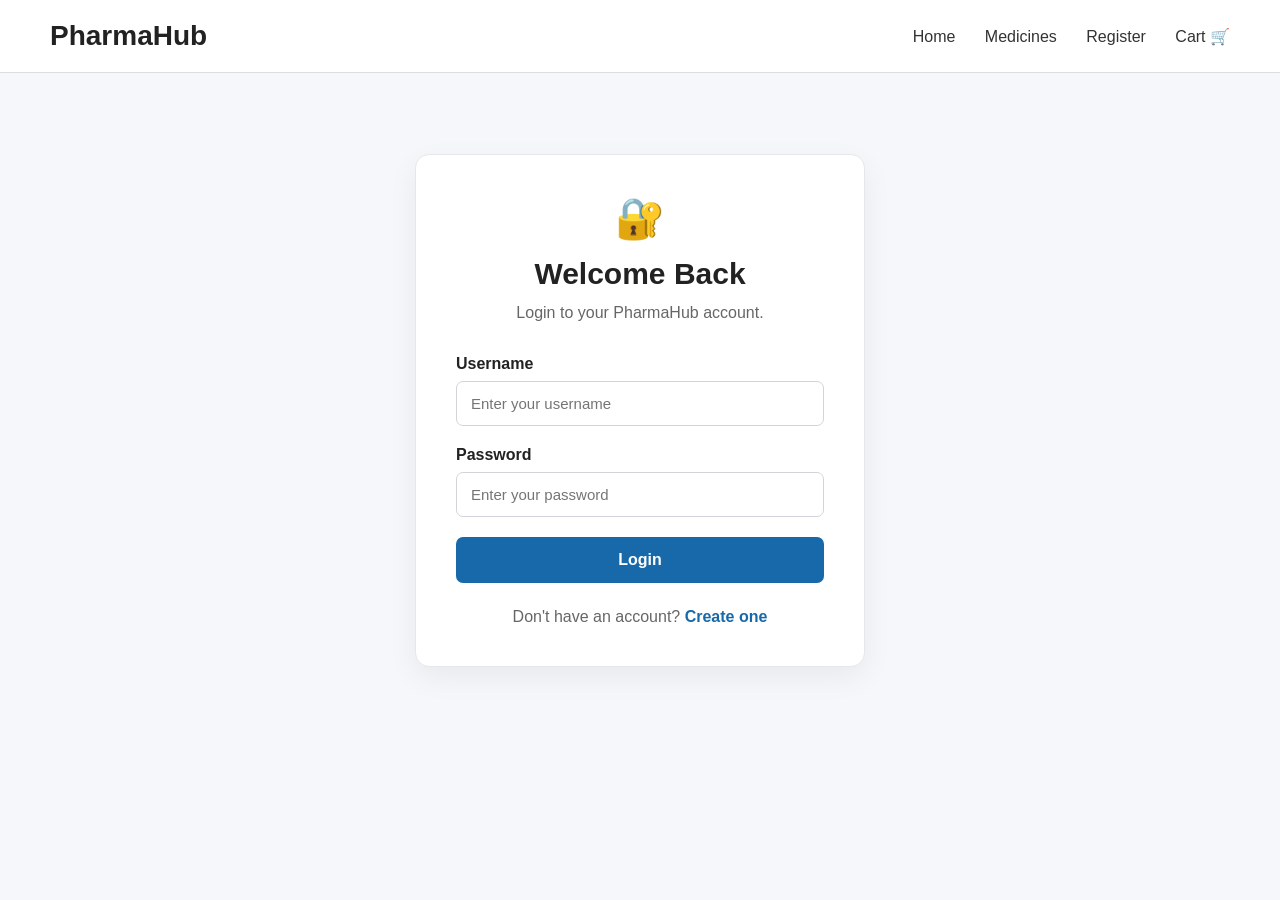
==== frontend/admin.html @ 80cdf6e4 "Build pharmacy API with JWT admin authentication and frontend" ====
<!DOCTYPE html>
<html lang="en">
<head>
    <meta charset="UTF-8">
    <meta name="viewport" content="width=device-width, initial-scale=1.0">
    <title>Admin Dashboard - PharmaHub</title>
    <link rel="stylesheet" href="css/style.css">
</head>

<body>

    <header>
        <nav>
            <h1>PharmaHub</h1>

            <div>
                <a href="index.html">Home</a>
                <a href="medicines.html">Medicines</a>
                <a href="login.html">Login</a>
                <a href="cart.html">Cart 🛒</a>
            </div>
        </nav>
    </header>

    <main class="admin-page">

        <section class="admin-header">
            <h2>Admin Dashboard</h2>
            <p>Manage medicines, orders, and prescriptions.</p>
        </section>

        <nav class="admin-tabs">
            <button class="admin-tab-button active" data-tab="medicines-tab">Medicines</button>
            <button class="admin-tab-button" data-tab="orders-tab">Orders</button>
            <button class="admin-tab-button" data-tab="prescriptions-tab">Prescriptions</button>
            <button class="admin-tab-button" data-tab="admins-tab">Admins</button>
        </nav>

        <!-- Medicines -->
        <section id="medicines-tab" class="admin-tab-panel">

            <div class="admin-panel-header">
                <h3>Medicines</h3>
                <button id="show-add-medicine">+ Add Medicine</button>
            </div>

            <form id="add-medicine-form" class="admin-form hidden">
                <div class="admin-form-grid">
                    <input type="text" id="med-name" placeholder="Name" required>
                    <input type="number" id="med-price" placeholder="Price" step="0.01" min="0.01" required>
                    <input type="text" id="med-category" placeholder="Category" required>
                    <input type="number" id="med-stock" placeholder="Stock" min="0" required>
                    <input type="text" id="med-description" placeholder="Description" required>
                    <label class="admin-checkbox">
                        <input type="checkbox" id="med-prescription">
                        Prescription required
                    </label>
                </div>
                <button type="submit">Save Medicine</button>
            </form>

            <table class="admin-table">
                <thead>
                    <tr>
                        <th>Name</th>
                        <th>Category</th>
                        <th>Price</th>
                        <th>Stock</th>
                        <th>Rx?</th>
                        <th></th>
                    </tr>
                </thead>
                <tbody id="medicines-table-body"></tbody>
            </table>
        </section>

        <!-- Orders -->
        <section id="orders-tab" class="admin-tab-panel hidden">
            <h3>Orders</h3>

            <table class="admin-table">
                <thead>
                    <tr>
                        <th>ID</th>
                        <th>Customer</th>
                        <th>Total</th>
                        <th>Status</th>
                        <th>Payment</th>
                        <th></th>
                    </tr>
                </thead>
                <tbody id="orders-table-body"></tbody>
            </table>
        </section>

        <!-- Prescriptions -->
        <section id="prescriptions-tab" class="admin-tab-panel hidden">
            <h3>Prescriptions</h3>

            <table class="admin-table">
                <thead>
                    <tr>
                        <th>ID</th>
                        <th>Customer</th>
                        <th>Medicine ID</th>
                        <th>Doctor</th>
                        <th>Expiry</th>
                        <th>Status</th>
                        <th></th>
                    </tr>
                </thead>
                <tbody id="prescriptions-table-body"></tbody>
            </table>
        </section>

        <!-- Admins -->
        <section id="admins-tab" class="admin-tab-panel hidden">
            <h3>Create Admin Account</h3>

            <form id="add-admin-form" class="admin-form">
                <div class="admin-form-grid">
                    <input type="text" id="admin-username" placeholder="Username" required>
                    <input type="password" id="admin-password" placeholder="Password (min 8 chars)" minlength="8" required>
                </div>
                <button type="submit">Create Admin</button>
            </form>

            <p id="admin-message" class="form-message"></p>
        </section>

    </main>

    <script src="js/nav.js"></script>
    <script src="js/admin.js"></script>

</body>
</html>
---- frontend/css/style.css ----
* {
    box-sizing: border-box;
    margin: 0;
    padding: 0;
}

body {
    font-family: Arial, sans-serif;
    background-color: #f5f7fa;
    color: #222;
}

header {
    background-color: white;
    padding: 20px 50px;
    border-bottom: 1px solid #ddd;
}

nav {
    display: flex;
    justify-content: space-between;
    align-items: center;
}

nav h1 {
    font-size: 28px;
}

nav a {
    text-decoration: none;
    color: #333;
    margin-left: 25px;
}

.hero {
    text-align: center;
    padding: 100px 20px;
}

.hero h2 {
    font-size: 48px;
    margin-bottom: 20px;
}

.hero p {
    font-size: 20px;
    margin-bottom: 30px;
}

.hero button {
    padding: 14px 25px;
    border: none;
    border-radius: 6px;
    background-color: #1769aa;
    color: white;
    font-size: 16px;
    cursor: pointer;
}

.features {
    display: flex;
    justify-content: center;
    gap: 30px;
    padding: 50px;
}

.feature {
    background-color: white;
    padding: 30px;
    width: 280px;
    border-radius: 8px;
    text-align: center;
}

.feature h3 {
    margin-bottom: 15px;
}

footer {
    text-align: center;
    padding: 30px;
    margin-top: 50px;
}

/* Medicines Page */

.medicines-page {
    max-width: 1200px;
    margin: 0 auto;
    padding: 60px 30px;
}

.medicines-header {
    text-align: center;
    margin-bottom: 45px;
}

.medicines-header h2 {
    font-size: 38px;
    margin-bottom: 10px;
}

.medicines-header p {
    color: #666;
    font-size: 17px;
}

.medicine-grid {
    display: grid;
    grid-template-columns: repeat(3, 1fr);
    gap: 25px;
}

.medicine-card {
    background: white;
    border: 1px solid #e5e7eb;
    border-radius: 12px;
    padding: 25px;
    transition: transform 0.2s, box-shadow 0.2s;
}

.medicine-card:hover {
    transform: translateY(-4px);
    box-shadow: 0 8px 25px rgba(0, 0, 0, 0.08);
}

.medicine-icon {
    width: 55px;
    height: 55px;
    background: #eaf4ff;
    border-radius: 12px;
    display: flex;
    align-items: center;
    justify-content: center;
    font-size: 28px;
    margin-bottom: 20px;
}

.medicine-category {
    font-size: 12px;
    color: #1769aa;
    font-weight: bold;
    text-transform: uppercase;
}

.medicine-card h3 {
    font-size: 22px;
    margin: 8px 0;
}

.medicine-description {
    color: #666;
    line-height: 1.5;
    min-height: 45px;
}

.medicine-stock {
    color: #555;
    font-size: 14px;
    margin: 15px 0;
}

.medicine-bottom {
    display: flex;
    justify-content: space-between;
    align-items: center;
    margin-top: 20px;
}

.medicine-bottom strong {
    font-size: 21px;
}

.medicine-bottom button {
    background: #1769aa;
    color: white;
    border: none;
    padding: 10px 16px;
    border-radius: 7px;
    cursor: pointer;
    font-size: 14px;
}

.medicine-bottom button:hover {
    background: #12578e;
}

@media (max-width: 900px) {
    .medicine-grid {
        grid-template-columns: repeat(2, 1fr);
    }
}

@media (max-width: 600px) {
    .medicine-grid {
        grid-template-columns: 1fr;
    }

    .medicines-page {
        padding: 40px 20px;
    }
}

/* Authentication */

.auth-page {
    min-height: 75vh;
    display: flex;
    justify-content: center;
    align-items: center;
    padding: 60px 20px;
}

.auth-card {
    width: 100%;
    max-width: 450px;
    background: white;
    padding: 40px;
    border-radius: 14px;
    border: 1px solid #e5e7eb;
    box-shadow: 0 10px 30px rgba(0, 0, 0, 0.06);
}

.auth-header {
    text-align: center;
    margin-bottom: 30px;
}

.auth-icon {
    font-size: 40px;
    margin-bottom: 15px;
}

.auth-header h2 {
    font-size: 30px;
    margin-bottom: 10px;
}

.auth-header p {
    color: #666;
    line-height: 1.5;
}

.form-group {
    margin-bottom: 20px;
}

.form-group label {
    display: block;
    font-weight: 600;
    margin-bottom: 8px;
}

.form-group input {
    width: 100%;
    padding: 13px 14px;
    border: 1px solid #d1d5db;
    border-radius: 7px;
    font-size: 15px;
    outline: none;
}

.form-group input:focus {
    border-color: #1769aa;
}

.auth-button {
    width: 100%;
    padding: 14px;
    border: none;
    border-radius: 7px;
    background-color: #1769aa;
    color: white;
    font-size: 16px;
    font-weight: 600;
    cursor: pointer;
}

.auth-button:hover {
    background-color: #12578e;
}

.form-message {
    text-align: center;
    margin-top: 20px;
}

.auth-footer {
    text-align: center;
    margin-top: 25px;
    color: #666;
}

.auth-footer a {
    color: #1769aa;
    text-decoration: none;
    font-weight: 600;
}

.hero-buttons {
    display: flex;
    justify-content: center;
    gap: 15px;
}

.secondary-button {
    background-color: white !important;
    color: #1769aa !important;
    border: 1px solid #1769aa !important;
}

.secondary-button:hover {
    background-color: #f0f7ff !important;
}
/* Admin Dashboard */

.hidden {
    display: none !important;
}

.admin-page {
    max-width: 1100px;
    margin: 0 auto;
    padding: 50px 30px 80px;
}

.admin-header {
    margin-bottom: 25px;
}

.admin-header h2 {
    font-size: 32px;
    margin-bottom: 8px;
}

.admin-header p {
    color: #666;
}

.admin-tabs {
    display: flex;
    gap: 10px;
    border-bottom: 1px solid #e5e7eb;
    margin-bottom: 25px;
}

.admin-tab-button {
    background: none;
    border: none;
    padding: 12px 16px;
    font-size: 15px;
    font-weight: 600;
    color: #666;
    cursor: pointer;
    border-bottom: 2px solid transparent;
}

.admin-tab-button.active {
    color: #1769aa;
    border-bottom-color: #1769aa;
}

.admin-panel-header {
    display: flex;
    justify-content: space-between;
    align-items: center;
    margin-bottom: 18px;
}

.admin-panel-header h3 {
    font-size: 22px;
}

.admin-panel-header button,
.admin-form button,
#logout-link {
    background-color: #1769aa;
    color: white;
    border: none;
    padding: 10px 16px;
    border-radius: 7px;
    cursor: pointer;
    font-size: 14px;
}

#logout-link {
    text-decoration: none;
    display: inline-block;
}

.admin-form {
    background: white;
    border: 1px solid #e5e7eb;
    border-radius: 10px;
    padding: 20px;
    margin-bottom: 20px;
}

.admin-form-grid {
    display: grid;
    grid-template-columns: repeat(auto-fit, minmax(160px, 1fr));
    gap: 12px;
    margin-bottom: 14px;
}

.admin-form input {
    padding: 10px 12px;
    border: 1px solid #d1d5db;
    border-radius: 6px;
    font-size: 14px;
}

.admin-checkbox {
    display: flex;
    align-items: center;
    gap: 8px;
    font-size: 14px;
}

.admin-table {
    width: 100%;
    border-collapse: collapse;
    background: white;
    border-radius: 10px;
    overflow: hidden;
}

.admin-table th,
.admin-table td {
    text-align: left;
    padding: 12px 14px;
    border-bottom: 1px solid #e5e7eb;
    font-size: 14px;
}

.admin-table th {
    background-color: #f0f7ff;
    color: #1769aa;
    text-transform: uppercase;
    font-size: 12px;
}

.admin-table button,
.admin-table select {
    padding: 6px 10px;
    border-radius: 6px;
    border: 1px solid #d1d5db;
    font-size: 13px;
    cursor: pointer;
}

.admin-table .delete-medicine,
.admin-table .reject-prescription {
    background-color: #fdecea;
    border-color: #f5c2c0;
    color: #b3261e;
}

.admin-table .approve-prescription {
    background-color: #e6f4ea;
    border-color: #b7dfc1;
    color: #1e7d34;
    margin-right: 6px;
}

/* Cart */

#cart-items {
    max-width: 800px;
    margin: 0 auto 20px;
}

.cart-item {
    background: white;
    border: 1px solid #e5e7eb;
    border-radius: 10px;
    padding: 18px 22px;
    margin-bottom: 14px;
    display: flex;
    justify-content: space-between;
    align-items: center;
    flex-wrap: wrap;
    gap: 12px;
}

.cart-item-info h3 {
    font-size: 18px;
    margin-bottom: 4px;
}

.cart-item-info p {
    color: #666;
    font-size: 14px;
}

.cart-item-controls {
    display: flex;
    align-items: center;
    gap: 14px;
}

.cart-quantity-input {
    width: 60px;
    padding: 8px;
    border: 1px solid #d1d5db;
    border-radius: 6px;
    text-align: center;
}

.cart-remove {
    background: #fdecea;
    border: 1px solid #f5c2c0;
    color: #b3261e;
    padding: 8px 12px;
    border-radius: 6px;
    cursor: pointer;
    font-size: 13px;
}

.cart-empty {
    text-align: center;
    color: #666;
    padding: 40px 0;
}

#cart-total {
    max-width: 800px;
    margin: 0 auto 20px;
    text-align: right;
    font-size: 20px;
    font-weight: bold;
}

#checkout-button {
    display: block;
    max-width: 800px;
    width: 100%;
    margin: 0 auto;
    padding: 15px;
    border: none;
    border-radius: 8px;
    background-color: #1769aa;
    color: white;
    font-size: 16px;
    font-weight: 600;
    cursor: pointer;
}

#checkout-button:disabled {
    background-color: #a9c6db;
    cursor: not-allowed;
}

main > section {
    max-width: 900px;
    margin: 0 auto;
    padding: 50px 20px;
}

/* Orders */

.orders-page {
    max-width: 800px;
    margin: 0 auto;
    padding: 50px 30px 80px;
}

.orders-list {
    display: flex;
    flex-direction: column;
    gap: 18px;
}

.order-card {
    background: white;
    border: 1px solid #e5e7eb;
    border-radius: 12px;
    padding: 22px;
}

.order-card-header {
    display: flex;
    justify-content: space-between;
    align-items: flex-start;
    margin-bottom: 12px;
}

.order-card-header h3 {
    font-size: 18px;
}

.order-status {
    color: #666;
    font-size: 13px;
}

.payment-badge {
    padding: 5px 12px;
    border-radius: 20px;
    font-size: 12px;
    font-weight: 600;
    text-transform: uppercase;
}

.badge-pending {
    background: #fff4e0;
    color: #a15c00;
}

.badge-paid {
    background: #e6f4ea;
    color: #1e7d34;
}

.badge-failed {
    background: #fdecea;
    color: #b3261e;
}

.badge-refunded {
    background: #eaf0fb;
    color: #1769aa;
}

.order-items-list {
    list-style: none;
    color: #444;
    font-size: 14px;
    margin-bottom: 16px;
}

.order-items-list li {
    padding: 4px 0;
}

.order-card-footer {
    display: flex;
    justify-content: space-between;
    align-items: center;
    padding-top: 14px;
    border-top: 1px solid #eee;
}

.order-card-footer .pay-now {
    background-color: #1769aa;
    color: white;
    border: none;
    padding: 10px 18px;
    border-radius: 7px;
    cursor: pointer;
    font-size: 14px;
}

/* Payment status page */

.payment-status-card {
    text-align: center;
}

.payment-status-card .auth-icon {
    font-size: 50px;
}

a.auth-button {
    display: inline-block;
    text-decoration: none;
    text-align: center;
    box-sizing: border-box;
}

.medicine-bottom button:disabled {
    background-color: #aaa;
    cursor: not-allowed;
}
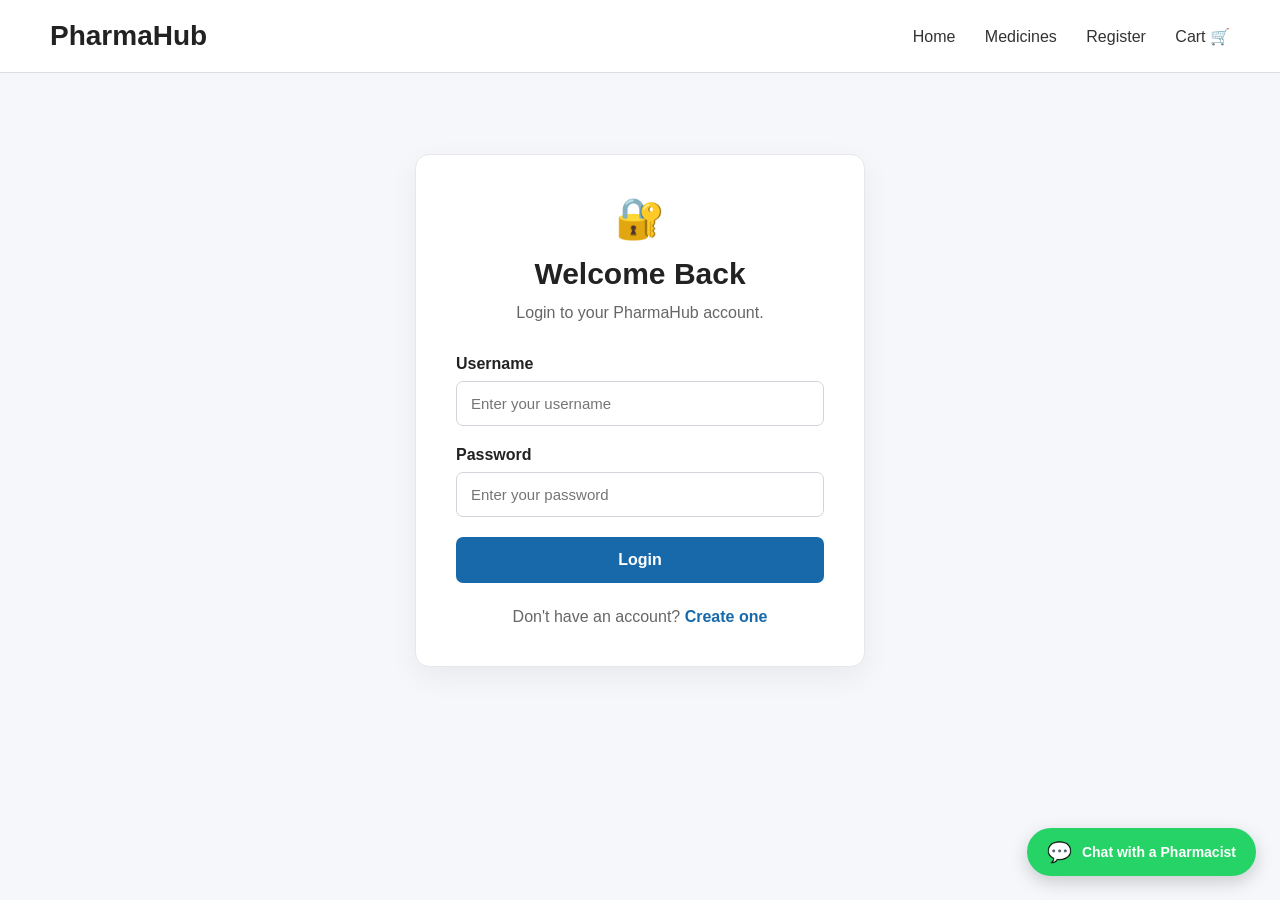
==== commit 0b53c9d6: "Build pharmacy API with JWT admin authentication and frontend" ====
--- a/frontend/admin.html
+++ b/frontend/admin.html
@@ -26,13 +26,13 @@
 
         <section class="admin-header">
             <h2>Admin Dashboard</h2>
-            <p>Manage medicines, orders, and prescriptions.</p>
+            <p>Manage medicines, orders, and analytics.</p>
         </section>
 
         <nav class="admin-tabs">
             <button class="admin-tab-button active" data-tab="medicines-tab">Medicines</button>
             <button class="admin-tab-button" data-tab="orders-tab">Orders</button>
-            <button class="admin-tab-button" data-tab="prescriptions-tab">Prescriptions</button>
+            <button class="admin-tab-button" data-tab="analytics-tab">Analytics</button>
             <button class="admin-tab-button" data-tab="admins-tab">Admins</button>
         </nav>
 
@@ -51,10 +51,7 @@
                     <input type="text" id="med-category" placeholder="Category" required>
                     <input type="number" id="med-stock" placeholder="Stock" min="0" required>
                     <input type="text" id="med-description" placeholder="Description" required>
-                    <label class="admin-checkbox">
-                        <input type="checkbox" id="med-prescription">
-                        Prescription required
-                    </label>
+                    <input type="url" id="med-image-url" placeholder="Image URL (optional)">
                 </div>
                 <button type="submit">Save Medicine</button>
             </form>
@@ -62,11 +59,11 @@
             <table class="admin-table">
                 <thead>
                     <tr>
+                        <th>Photo</th>
                         <th>Name</th>
                         <th>Category</th>
                         <th>Price</th>
                         <th>Stock</th>
-                        <th>Rx?</th>
                         <th></th>
                     </tr>
                 </thead>
@@ -83,6 +80,7 @@
                     <tr>
                         <th>ID</th>
                         <th>Customer</th>
+                        <th>Delivery Address</th>
                         <th>Total</th>
                         <th>Status</th>
                         <th>Payment</th>
@@ -93,24 +91,55 @@
             </table>
         </section>
 
-        <!-- Prescriptions -->
-        <section id="prescriptions-tab" class="admin-tab-panel hidden">
-            <h3>Prescriptions</h3>
+        <!-- Analytics -->
+        <section id="analytics-tab" class="admin-tab-panel hidden">
+            <h3>Analytics</h3>
 
-            <table class="admin-table">
-                <thead>
-                    <tr>
-                        <th>ID</th>
-                        <th>Customer</th>
-                        <th>Medicine ID</th>
-                        <th>Doctor</th>
-                        <th>Expiry</th>
-                        <th>Status</th>
-                        <th></th>
-                    </tr>
-                </thead>
-                <tbody id="prescriptions-table-body"></tbody>
-            </table>
+            <div class="analytics-cards">
+                <div class="analytics-card">
+                    <h4>Today</h4>
+                    <div class="analytics-revenue" id="analytics-today-revenue">₦0</div>
+                    <div class="analytics-orders" id="analytics-today-orders">0 paid orders</div>
+                </div>
+                <div class="analytics-card">
+                    <h4>This Week</h4>
+                    <div class="analytics-revenue" id="analytics-week-revenue">₦0</div>
+                    <div class="analytics-orders" id="analytics-week-orders">0 paid orders</div>
+                </div>
+                <div class="analytics-card">
+                    <h4>This Month</h4>
+                    <div class="analytics-revenue" id="analytics-month-revenue">₦0</div>
+                    <div class="analytics-orders" id="analytics-month-orders">0 paid orders</div>
+                </div>
+            </div>
+
+            <div class="analytics-section">
+                <h3>Low Inventory Alerts</h3>
+                <table class="admin-table">
+                    <thead>
+                        <tr>
+                            <th>Name</th>
+                            <th>Category</th>
+                            <th>Stock Remaining</th>
+                        </tr>
+                    </thead>
+                    <tbody id="low-stock-table-body"></tbody>
+                </table>
+            </div>
+
+            <div class="analytics-section">
+                <h3>Best Sellers</h3>
+                <table class="admin-table">
+                    <thead>
+                        <tr>
+                            <th>Name</th>
+                            <th>Units Sold</th>
+                            <th>Revenue</th>
+                        </tr>
+                    </thead>
+                    <tbody id="best-sellers-table-body"></tbody>
+                </table>
+            </div>
         </section>
 
         <!-- Admins -->
--- a/frontend/css/style.css
+++ b/frontend/css/style.css
@@ -134,6 +134,16 @@
     justify-content: center;
     font-size: 28px;
     margin-bottom: 20px;
+}
+
+.medicine-photo {
+    width: 100%;
+    height: 140px;
+    object-fit: cover;
+    border-radius: 10px;
+    margin-bottom: 16px;
+    background: #eaf4ff;
+    display: block;
 }
 
 .medicine-category {
@@ -449,18 +459,10 @@
     cursor: pointer;
 }
 
-.admin-table .delete-medicine,
-.admin-table .reject-prescription {
+.admin-table .delete-medicine {
     background-color: #fdecea;
     border-color: #f5c2c0;
     color: #b3261e;
-}
-
-.admin-table .approve-prescription {
-    background-color: #e6f4ea;
-    border-color: #b7dfc1;
-    color: #1e7d34;
-    margin-right: 6px;
 }
 
 /* Cart */
@@ -521,14 +523,6 @@
     text-align: center;
     color: #666;
     padding: 40px 0;
-}
-
-#cart-total {
-    max-width: 800px;
-    margin: 0 auto 20px;
-    text-align: right;
-    font-size: 20px;
-    font-weight: bold;
 }
 
 #checkout-button {
@@ -671,4 +665,171 @@
 .medicine-bottom button:disabled {
     background-color: #aaa;
     cursor: not-allowed;
-}+}
+/* WhatsApp "Chat with a Pharmacist" floating button */
+
+.whatsapp-float {
+    position: fixed;
+    bottom: 24px;
+    right: 24px;
+    background-color: #25d366;
+    color: white;
+    border-radius: 50px;
+    padding: 14px 20px;
+    display: flex;
+    align-items: center;
+    gap: 10px;
+    text-decoration: none;
+    font-weight: 600;
+    font-size: 14px;
+    box-shadow: 0 6px 18px rgba(0, 0, 0, 0.18);
+    z-index: 1000;
+    transition: transform 0.15s;
+}
+
+.whatsapp-float:hover {
+    transform: translateY(-2px);
+}
+
+.whatsapp-float .whatsapp-icon {
+    font-size: 20px;
+    line-height: 1;
+}
+
+@media (max-width: 600px) {
+    .whatsapp-float span.whatsapp-label {
+        display: none;
+    }
+
+    .whatsapp-float {
+        padding: 14px;
+    }
+}
+
+/* Cart cost breakdown */
+
+.cart-summary {
+    max-width: 800px;
+    margin: 0 auto 20px;
+    background: white;
+    border: 1px solid #e5e7eb;
+    border-radius: 10px;
+    padding: 18px 22px;
+}
+
+.cart-summary-row {
+    display: flex;
+    justify-content: space-between;
+    padding: 6px 0;
+    font-size: 15px;
+    color: #444;
+}
+
+.cart-summary-row.total {
+    border-top: 1px solid #eee;
+    margin-top: 8px;
+    padding-top: 12px;
+    font-size: 19px;
+    font-weight: bold;
+    color: #222;
+}
+
+.delivery-address-group {
+    max-width: 800px;
+    margin: 0 auto 20px;
+    background: white;
+    border: 1px solid #e5e7eb;
+    border-radius: 10px;
+    padding: 18px 22px;
+}
+
+.delivery-address-group label {
+    display: block;
+    font-weight: 600;
+    margin-bottom: 8px;
+}
+
+.delivery-address-group textarea {
+    width: 100%;
+    padding: 12px 14px;
+    border: 1px solid #d1d5db;
+    border-radius: 7px;
+    font-size: 15px;
+    font-family: inherit;
+    resize: vertical;
+    min-height: 70px;
+}
+
+.order-delivery-address {
+    color: #666;
+    font-size: 13px;
+    margin-bottom: 10px;
+}
+
+/* Admin: medicine thumbnail */
+
+.admin-table img.medicine-thumb {
+    width: 42px;
+    height: 42px;
+    object-fit: cover;
+    border-radius: 6px;
+    vertical-align: middle;
+}
+
+/* Admin: Analytics tab */
+
+.analytics-cards {
+    display: grid;
+    grid-template-columns: repeat(3, 1fr);
+    gap: 16px;
+    margin-bottom: 30px;
+}
+
+.analytics-card {
+    background: white;
+    border: 1px solid #e5e7eb;
+    border-radius: 10px;
+    padding: 20px;
+}
+
+.analytics-card h4 {
+    font-size: 13px;
+    text-transform: uppercase;
+    color: #1769aa;
+    margin-bottom: 10px;
+}
+
+.analytics-card .analytics-revenue {
+    font-size: 26px;
+    font-weight: bold;
+    margin-bottom: 4px;
+}
+
+.analytics-card .analytics-orders {
+    color: #666;
+    font-size: 13px;
+}
+
+.analytics-section {
+    margin-bottom: 30px;
+}
+
+.analytics-section h3 {
+    font-size: 20px;
+    margin-bottom: 14px;
+}
+
+.low-stock-badge {
+    background: #fdecea;
+    color: #b3261e;
+    padding: 3px 10px;
+    border-radius: 20px;
+    font-size: 12px;
+    font-weight: 600;
+}
+
+@media (max-width: 900px) {
+    .analytics-cards {
+        grid-template-columns: 1fr;
+    }
+}
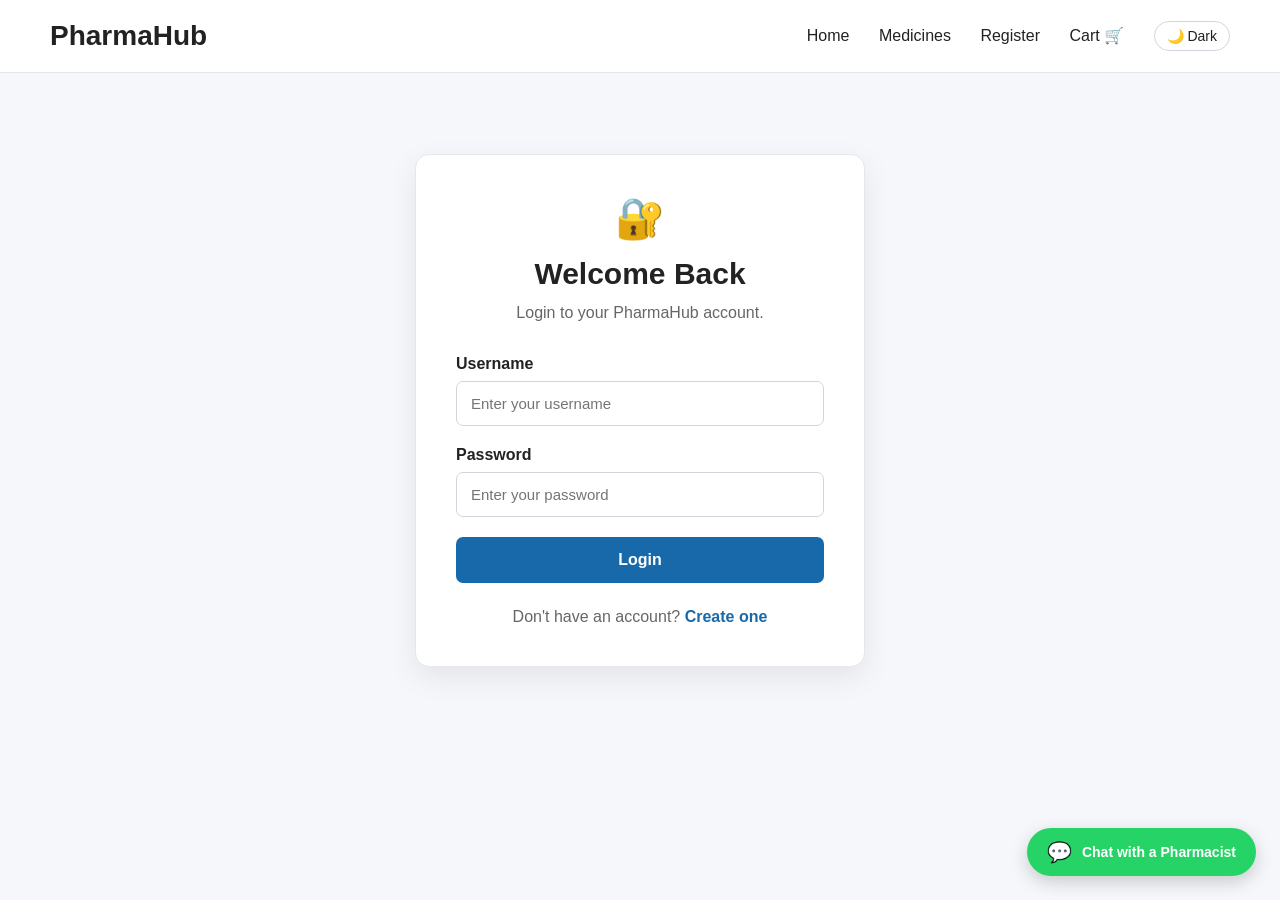
==== commit a620f42b: "Latest changes" ====
--- a/frontend/admin.html
+++ b/frontend/admin.html
@@ -4,6 +4,13 @@
     <meta charset="UTF-8">
     <meta name="viewport" content="width=device-width, initial-scale=1.0">
     <title>Admin Dashboard - PharmaHub</title>
+    <script>
+        (function () {
+            var saved = localStorage.getItem("theme");
+            var theme = saved || (window.matchMedia && window.matchMedia("(prefers-color-scheme: dark)").matches ? "dark" : "light");
+            document.documentElement.setAttribute("data-theme", theme);
+        })();
+    </script>
     <link rel="stylesheet" href="css/style.css">
 </head>
 
@@ -73,12 +80,22 @@
 
         <!-- Orders -->
         <section id="orders-tab" class="admin-tab-panel hidden">
-            <h3>Orders</h3>
+            <div class="admin-panel-header">
+                <h3>Orders</h3>
+                <div class="orders-toolbar">
+                    <label for="orders-sort">Sort by date</label>
+                    <select id="orders-sort">
+                        <option value="newest">Newest first</option>
+                        <option value="oldest">Oldest first</option>
+                    </select>
+                </div>
+            </div>
 
             <table class="admin-table">
                 <thead>
                     <tr>
                         <th>ID</th>
+                        <th>Date</th>
                         <th>Customer</th>
                         <th>Delivery Address</th>
                         <th>Total</th>
--- a/frontend/css/style.css
+++ b/frontend/css/style.css
@@ -1,3 +1,47 @@
+:root {
+    --bg: #f5f7fa;
+    --surface: #ffffff;
+    --text: #222222;
+    --text-muted: #666666;
+    --border: #e5e7eb;
+    --input-border: #d1d5db;
+    --brand: #1769aa;
+    --brand-hover: #12578e;
+    --accent-bg: #eaf4ff;
+    --disabled-bg: #a9c6db;
+    --danger-bg: #fdecea;
+    --danger-border: #f5c2c0;
+    --danger-text: #b3261e;
+    --warning-bg: #fff4e0;
+    --warning-text: #a15c00;
+    --success-bg: #e6f4ea;
+    --success-text: #1e7d34;
+    --info-bg: #eaf0fb;
+    --card-shadow: rgba(0, 0, 0, 0.08);
+}
+
+[data-theme="dark"] {
+    --bg: #12161c;
+    --surface: #1b212b;
+    --text: #e7e9ec;
+    --text-muted: #9aa4b2;
+    --border: #2b3340;
+    --input-border: #394253;
+    --brand: #4da3e0;
+    --brand-hover: #6db8ea;
+    --accent-bg: #1e2b3a;
+    --disabled-bg: #33465a;
+    --danger-bg: #3a2222;
+    --danger-border: #5c3535;
+    --danger-text: #f28b82;
+    --warning-bg: #3a3120;
+    --warning-text: #e0b256;
+    --success-bg: #1f3327;
+    --success-text: #7fd99b;
+    --info-bg: #202b3d;
+    --card-shadow: rgba(0, 0, 0, 0.35);
+}
+
 * {
     box-sizing: border-box;
     margin: 0;
@@ -6,14 +50,15 @@
 
 body {
     font-family: Arial, sans-serif;
-    background-color: #f5f7fa;
-    color: #222;
+    background-color: var(--bg);
+    color: var(--text);
+    transition: background-color 0.15s ease, color 0.15s ease;
 }
 
 header {
-    background-color: white;
+    background-color: var(--surface);
     padding: 20px 50px;
-    border-bottom: 1px solid #ddd;
+    border-bottom: 1px solid var(--border);
 }
 
 nav {
@@ -28,7 +73,7 @@
 
 nav a {
     text-decoration: none;
-    color: #333;
+    color: var(--text);
     margin-left: 25px;
 }
 
@@ -51,7 +96,7 @@
     padding: 14px 25px;
     border: none;
     border-radius: 6px;
-    background-color: #1769aa;
+    background-color: var(--brand);
     color: white;
     font-size: 16px;
     cursor: pointer;
@@ -65,7 +110,7 @@
 }
 
 .feature {
-    background-color: white;
+    background-color: var(--surface);
     padding: 30px;
     width: 280px;
     border-radius: 8px;
@@ -101,7 +146,7 @@
 }
 
 .medicines-header p {
-    color: #666;
+    color: var(--text-muted);
     font-size: 17px;
 }
 
@@ -112,8 +157,8 @@
 }
 
 .medicine-card {
-    background: white;
-    border: 1px solid #e5e7eb;
+    background: var(--surface);
+    border: 1px solid var(--border);
     border-radius: 12px;
     padding: 25px;
     transition: transform 0.2s, box-shadow 0.2s;
@@ -121,13 +166,13 @@
 
 .medicine-card:hover {
     transform: translateY(-4px);
-    box-shadow: 0 8px 25px rgba(0, 0, 0, 0.08);
+    box-shadow: 0 8px 25px var(--card-shadow);
 }
 
 .medicine-icon {
     width: 55px;
     height: 55px;
-    background: #eaf4ff;
+    background: var(--accent-bg);
     border-radius: 12px;
     display: flex;
     align-items: center;
@@ -142,13 +187,13 @@
     object-fit: cover;
     border-radius: 10px;
     margin-bottom: 16px;
-    background: #eaf4ff;
+    background: var(--accent-bg);
     display: block;
 }
 
 .medicine-category {
     font-size: 12px;
-    color: #1769aa;
+    color: var(--brand);
     font-weight: bold;
     text-transform: uppercase;
 }
@@ -159,13 +204,13 @@
 }
 
 .medicine-description {
-    color: #666;
+    color: var(--text-muted);
     line-height: 1.5;
     min-height: 45px;
 }
 
 .medicine-stock {
-    color: #555;
+    color: var(--text-muted);
     font-size: 14px;
     margin: 15px 0;
 }
@@ -182,7 +227,7 @@
 }
 
 .medicine-bottom button {
-    background: #1769aa;
+    background: var(--brand);
     color: white;
     border: none;
     padding: 10px 16px;
@@ -192,7 +237,7 @@
 }
 
 .medicine-bottom button:hover {
-    background: #12578e;
+    background: var(--brand-hover);
 }
 
 @media (max-width: 900px) {
@@ -224,11 +269,11 @@
 .auth-card {
     width: 100%;
     max-width: 450px;
-    background: white;
+    background: var(--surface);
     padding: 40px;
     border-radius: 14px;
-    border: 1px solid #e5e7eb;
-    box-shadow: 0 10px 30px rgba(0, 0, 0, 0.06);
+    border: 1px solid var(--border);
+    box-shadow: 0 10px 30px var(--card-shadow);
 }
 
 .auth-header {
@@ -247,7 +292,7 @@
 }
 
 .auth-header p {
-    color: #666;
+    color: var(--text-muted);
     line-height: 1.5;
 }
 
@@ -264,14 +309,14 @@
 .form-group input {
     width: 100%;
     padding: 13px 14px;
-    border: 1px solid #d1d5db;
+    border: 1px solid var(--input-border);
     border-radius: 7px;
     font-size: 15px;
     outline: none;
 }
 
 .form-group input:focus {
-    border-color: #1769aa;
+    border-color: var(--brand);
 }
 
 .auth-button {
@@ -279,7 +324,7 @@
     padding: 14px;
     border: none;
     border-radius: 7px;
-    background-color: #1769aa;
+    background-color: var(--brand);
     color: white;
     font-size: 16px;
     font-weight: 600;
@@ -287,7 +332,7 @@
 }
 
 .auth-button:hover {
-    background-color: #12578e;
+    background-color: var(--brand-hover);
 }
 
 .form-message {
@@ -298,11 +343,11 @@
 .auth-footer {
     text-align: center;
     margin-top: 25px;
-    color: #666;
+    color: var(--text-muted);
 }
 
 .auth-footer a {
-    color: #1769aa;
+    color: var(--brand);
     text-decoration: none;
     font-weight: 600;
 }
@@ -314,13 +359,13 @@
 }
 
 .secondary-button {
-    background-color: white !important;
-    color: #1769aa !important;
-    border: 1px solid #1769aa !important;
+    background-color: var(--surface) !important;
+    color: var(--brand) !important;
+    border: 1px solid var(--brand) !important;
 }
 
 .secondary-button:hover {
-    background-color: #f0f7ff !important;
+    background-color: var(--accent-bg) !important;
 }
 /* Admin Dashboard */
 
@@ -344,13 +389,13 @@
 }
 
 .admin-header p {
-    color: #666;
+    color: var(--text-muted);
 }
 
 .admin-tabs {
     display: flex;
     gap: 10px;
-    border-bottom: 1px solid #e5e7eb;
+    border-bottom: 1px solid var(--border);
     margin-bottom: 25px;
 }
 
@@ -360,14 +405,14 @@
     padding: 12px 16px;
     font-size: 15px;
     font-weight: 600;
-    color: #666;
+    color: var(--text-muted);
     cursor: pointer;
     border-bottom: 2px solid transparent;
 }
 
 .admin-tab-button.active {
-    color: #1769aa;
-    border-bottom-color: #1769aa;
+    color: var(--brand);
+    border-bottom-color: var(--brand);
 }
 
 .admin-panel-header {
@@ -384,7 +429,7 @@
 .admin-panel-header button,
 .admin-form button,
 #logout-link {
-    background-color: #1769aa;
+    background-color: var(--brand);
     color: white;
     border: none;
     padding: 10px 16px;
@@ -399,8 +444,8 @@
 }
 
 .admin-form {
-    background: white;
-    border: 1px solid #e5e7eb;
+    background: var(--surface);
+    border: 1px solid var(--border);
     border-radius: 10px;
     padding: 20px;
     margin-bottom: 20px;
@@ -415,7 +460,7 @@
 
 .admin-form input {
     padding: 10px 12px;
-    border: 1px solid #d1d5db;
+    border: 1px solid var(--input-border);
     border-radius: 6px;
     font-size: 14px;
 }
@@ -430,7 +475,7 @@
 .admin-table {
     width: 100%;
     border-collapse: collapse;
-    background: white;
+    background: var(--surface);
     border-radius: 10px;
     overflow: hidden;
 }
@@ -439,13 +484,13 @@
 .admin-table td {
     text-align: left;
     padding: 12px 14px;
-    border-bottom: 1px solid #e5e7eb;
+    border-bottom: 1px solid var(--border);
     font-size: 14px;
 }
 
 .admin-table th {
-    background-color: #f0f7ff;
-    color: #1769aa;
+    background-color: var(--accent-bg);
+    color: var(--brand);
     text-transform: uppercase;
     font-size: 12px;
 }
@@ -454,15 +499,15 @@
 .admin-table select {
     padding: 6px 10px;
     border-radius: 6px;
-    border: 1px solid #d1d5db;
+    border: 1px solid var(--input-border);
     font-size: 13px;
     cursor: pointer;
 }
 
 .admin-table .delete-medicine {
-    background-color: #fdecea;
-    border-color: #f5c2c0;
-    color: #b3261e;
+    background-color: var(--danger-bg);
+    border-color: var(--danger-border);
+    color: var(--danger-text);
 }
 
 /* Cart */
@@ -473,8 +518,8 @@
 }
 
 .cart-item {
-    background: white;
-    border: 1px solid #e5e7eb;
+    background: var(--surface);
+    border: 1px solid var(--border);
     border-radius: 10px;
     padding: 18px 22px;
     margin-bottom: 14px;
@@ -491,7 +536,7 @@
 }
 
 .cart-item-info p {
-    color: #666;
+    color: var(--text-muted);
     font-size: 14px;
 }
 
@@ -504,15 +549,15 @@
 .cart-quantity-input {
     width: 60px;
     padding: 8px;
-    border: 1px solid #d1d5db;
+    border: 1px solid var(--input-border);
     border-radius: 6px;
     text-align: center;
 }
 
 .cart-remove {
-    background: #fdecea;
-    border: 1px solid #f5c2c0;
-    color: #b3261e;
+    background: var(--danger-bg);
+    border: 1px solid var(--danger-border);
+    color: var(--danger-text);
     padding: 8px 12px;
     border-radius: 6px;
     cursor: pointer;
@@ -521,7 +566,7 @@
 
 .cart-empty {
     text-align: center;
-    color: #666;
+    color: var(--text-muted);
     padding: 40px 0;
 }
 
@@ -533,7 +578,7 @@
     padding: 15px;
     border: none;
     border-radius: 8px;
-    background-color: #1769aa;
+    background-color: var(--brand);
     color: white;
     font-size: 16px;
     font-weight: 600;
@@ -541,7 +586,7 @@
 }
 
 #checkout-button:disabled {
-    background-color: #a9c6db;
+    background-color: var(--disabled-bg);
     cursor: not-allowed;
 }
 
@@ -559,6 +604,25 @@
     padding: 50px 30px 80px;
 }
 
+.orders-toolbar {
+    display: flex;
+    align-items: center;
+    justify-content: flex-end;
+    gap: 10px;
+    margin-bottom: 16px;
+    font-size: 14px;
+    color: var(--text-muted);
+}
+
+.orders-toolbar select {
+    padding: 8px 10px;
+    border: 1px solid var(--input-border);
+    border-radius: 6px;
+    background: var(--surface);
+    color: var(--text);
+    font-size: 14px;
+}
+
 .orders-list {
     display: flex;
     flex-direction: column;
@@ -566,8 +630,8 @@
 }
 
 .order-card {
-    background: white;
-    border: 1px solid #e5e7eb;
+    background: var(--surface);
+    border: 1px solid var(--border);
     border-radius: 12px;
     padding: 22px;
 }
@@ -584,8 +648,14 @@
 }
 
 .order-status {
-    color: #666;
+    color: var(--text-muted);
     font-size: 13px;
+}
+
+.order-date {
+    color: var(--text-muted);
+    font-size: 13px;
+    margin-left: 10px;
 }
 
 .payment-badge {
@@ -597,28 +667,28 @@
 }
 
 .badge-pending {
-    background: #fff4e0;
-    color: #a15c00;
+    background: var(--warning-bg);
+    color: var(--warning-text);
 }
 
 .badge-paid {
-    background: #e6f4ea;
-    color: #1e7d34;
+    background: var(--success-bg);
+    color: var(--success-text);
 }
 
 .badge-failed {
-    background: #fdecea;
-    color: #b3261e;
+    background: var(--danger-bg);
+    color: var(--danger-text);
 }
 
 .badge-refunded {
-    background: #eaf0fb;
-    color: #1769aa;
+    background: var(--info-bg);
+    color: var(--brand);
 }
 
 .order-items-list {
     list-style: none;
-    color: #444;
+    color: var(--text);
     font-size: 14px;
     margin-bottom: 16px;
 }
@@ -632,11 +702,11 @@
     justify-content: space-between;
     align-items: center;
     padding-top: 14px;
-    border-top: 1px solid #eee;
+    border-top: 1px solid var(--border);
 }
 
 .order-card-footer .pay-now {
-    background-color: #1769aa;
+    background-color: var(--brand);
     color: white;
     border: none;
     padding: 10px 18px;
@@ -663,9 +733,26 @@
 }
 
 .medicine-bottom button:disabled {
-    background-color: #aaa;
+    background-color: var(--disabled-bg);
     cursor: not-allowed;
 }
+/* Dark mode toggle */
+
+#theme-toggle {
+    background: none;
+    border: 1px solid var(--input-border);
+    color: var(--text);
+    border-radius: 20px;
+    padding: 6px 12px;
+    font-size: 14px;
+    cursor: pointer;
+    margin-left: 25px;
+}
+
+#theme-toggle:hover {
+    background: var(--accent-bg);
+}
+
 /* WhatsApp "Chat with a Pharmacist" floating button */
 
 .whatsapp-float {
@@ -711,8 +798,8 @@
 .cart-summary {
     max-width: 800px;
     margin: 0 auto 20px;
-    background: white;
-    border: 1px solid #e5e7eb;
+    background: var(--surface);
+    border: 1px solid var(--border);
     border-radius: 10px;
     padding: 18px 22px;
 }
@@ -722,23 +809,23 @@
     justify-content: space-between;
     padding: 6px 0;
     font-size: 15px;
-    color: #444;
+    color: var(--text);
 }
 
 .cart-summary-row.total {
-    border-top: 1px solid #eee;
+    border-top: 1px solid var(--border);
     margin-top: 8px;
     padding-top: 12px;
     font-size: 19px;
     font-weight: bold;
-    color: #222;
+    color: var(--text);
 }
 
 .delivery-address-group {
     max-width: 800px;
     margin: 0 auto 20px;
-    background: white;
-    border: 1px solid #e5e7eb;
+    background: var(--surface);
+    border: 1px solid var(--border);
     border-radius: 10px;
     padding: 18px 22px;
 }
@@ -752,7 +839,7 @@
 .delivery-address-group textarea {
     width: 100%;
     padding: 12px 14px;
-    border: 1px solid #d1d5db;
+    border: 1px solid var(--input-border);
     border-radius: 7px;
     font-size: 15px;
     font-family: inherit;
@@ -761,7 +848,7 @@
 }
 
 .order-delivery-address {
-    color: #666;
+    color: var(--text-muted);
     font-size: 13px;
     margin-bottom: 10px;
 }
@@ -786,8 +873,8 @@
 }
 
 .analytics-card {
-    background: white;
-    border: 1px solid #e5e7eb;
+    background: var(--surface);
+    border: 1px solid var(--border);
     border-radius: 10px;
     padding: 20px;
 }
@@ -795,7 +882,7 @@
 .analytics-card h4 {
     font-size: 13px;
     text-transform: uppercase;
-    color: #1769aa;
+    color: var(--brand);
     margin-bottom: 10px;
 }
 
@@ -806,7 +893,7 @@
 }
 
 .analytics-card .analytics-orders {
-    color: #666;
+    color: var(--text-muted);
     font-size: 13px;
 }
 
@@ -820,8 +907,8 @@
 }
 
 .low-stock-badge {
-    background: #fdecea;
-    color: #b3261e;
+    background: var(--danger-bg);
+    color: var(--danger-text);
     padding: 3px 10px;
     border-radius: 20px;
     font-size: 12px;
